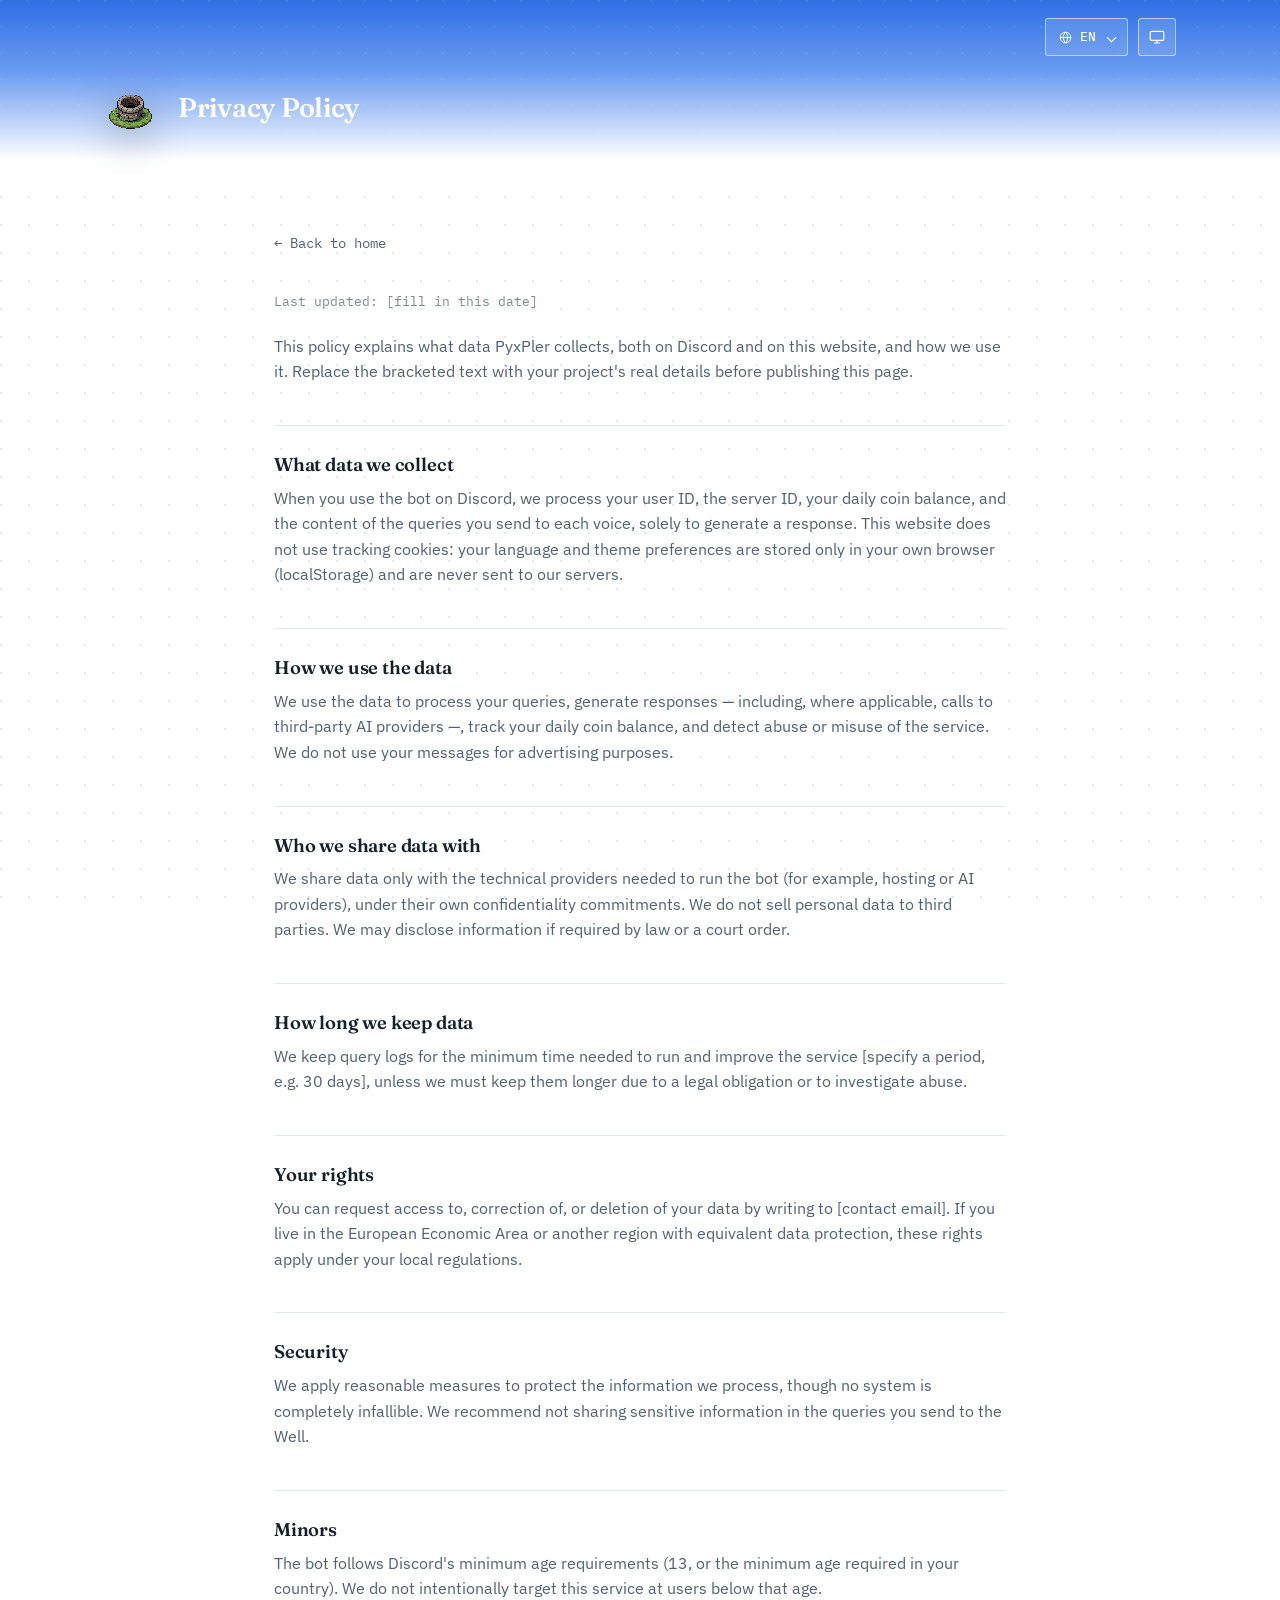
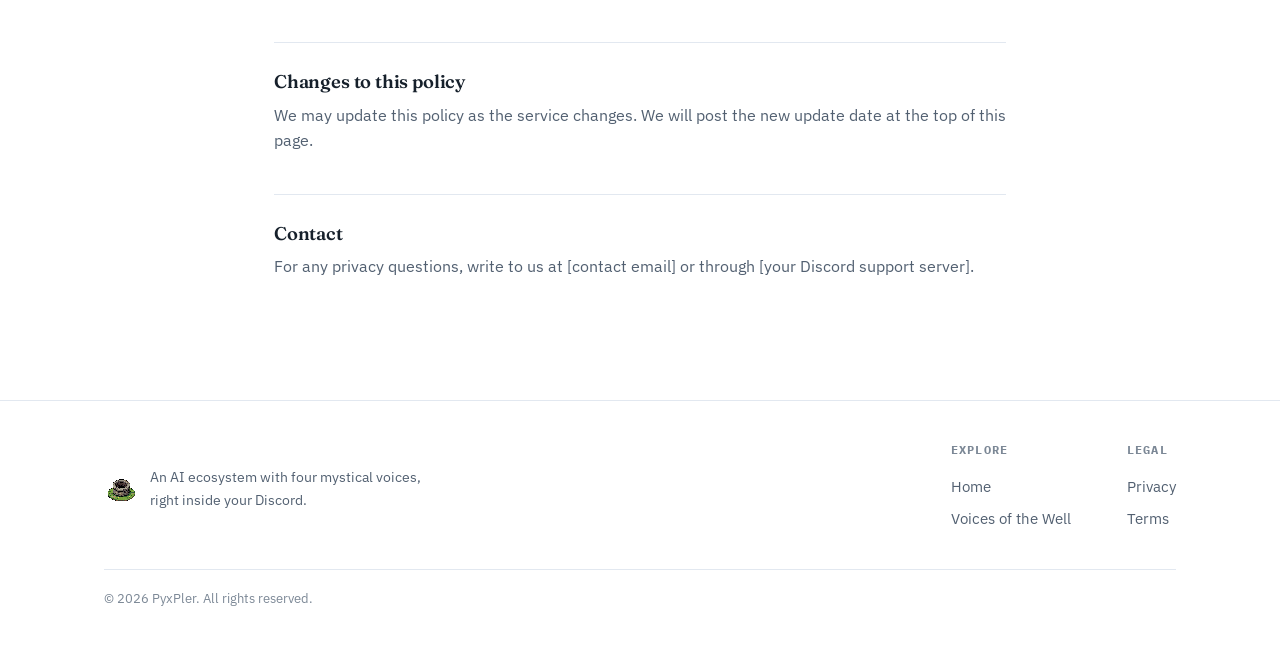
==== privacy.html @ fde85d61 "Add files via upload" ====
<!DOCTYPE html>
<html lang="es">
<head>
<meta charset="UTF-8">
<meta name="viewport" content="width=device-width, initial-scale=1.0">
<script>
(function () {
  var mode = localStorage.getItem("theme-mode") || "auto";
  var dark = window.matchMedia("(prefers-color-scheme: dark)").matches;
  var theme = mode === "auto" ? (dark ? "dark" : "light") : mode;
  document.documentElement.setAttribute("data-theme", theme);
  document.documentElement.setAttribute("data-theme-mode", mode);
})();
</script>
<title data-i18n="meta.titlePrivacy">Política de Privacidad — PyxPler</title>
<meta name="description" content="Política de privacidad de PyxPler, bot de Discord de El Pozo de los Deseos.">
<link rel="icon" href="static/logo.png">
<link rel="preconnect" href="https://fonts.googleapis.com">
<link rel="preconnect" href="https://fonts.gstatic.com" crossorigin>
<link href="https://fonts.googleapis.com/css2?family=Fraunces:opsz,wght@9..144,500;9..144,600&family=IBM+Plex+Sans:wght@400;500;600&family=IBM+Plex+Mono:wght@400;500&display=swap" rel="stylesheet">
<link rel="stylesheet" href="css/style.css">
</head>
<body>

<header class="site-hero is-compact">
  <div class="hero-topbar container">
    <div class="lang-dropdown" id="lang-dropdown">
      <button type="button" class="lang-trigger" id="lang-trigger" data-i18n-aria-label="lang.selectLabel" aria-label="Idioma" aria-haspopup="listbox" aria-expanded="false">
        <svg viewBox="0 0 24 24" fill="none" stroke="currentColor" stroke-width="1.6" aria-hidden="true"><circle cx="12" cy="12" r="8.5"/><path d="M3.5 12h17M12 3.5c2.3 2.3 3.5 5.3 3.5 8.5s-1.2 6.2-3.5 8.5c-2.3-2.3-3.5-5.3-3.5-8.5S9.7 5.8 12 3.5Z"/></svg>
        <span class="lang-code" id="lang-current-code">ES</span>
        <span class="lang-chevron" aria-hidden="true"></span>
      </button>
      <div class="lang-panel" id="lang-panel" role="listbox" aria-label="Idioma"></div>
    </div>
    <button class="icon-btn" id="theme-toggle" type="button">
      <svg viewBox="0 0 24 24" fill="none" stroke="currentColor" stroke-width="1.6" aria-hidden="true"><rect x="3" y="4.5" width="18" height="12" rx="1.4"/><path d="M8 20h8M12 16.5V20"/></svg>
    </button>
  </div>

  <div class="hero-main container">
    <div class="hero-brand">
      <a class="brand-link" href="index.html#top">
        <img class="brand-logo" src="static/logo.png" alt="PyxPler">
      </a>
      <div class="hero-copy">
        <h1 data-i18n="privacy.title">Política de Privacidad</h1>
      </div>
    </div>
  </div>
</header>

<main>
  <section class="legal">
    <div class="container">
      <a class="back-link" href="index.html#top">
        <span aria-hidden="true">←</span>
        <span data-i18n="common.backHome">Volver al inicio</span>
      </a>

      <p class="legal-updated" data-i18n="privacy.updated">Última actualización: [completa esta fecha]</p>
      <p class="legal-intro" data-i18n="privacy.intro">Esta política explica qué datos recopila PyxPler, tanto en Discord como en este sitio web, y cómo los usamos.</p>

      <article class="legal-section">
        <h2 data-i18n="privacy.s1.title">Qué datos recopilamos</h2>
        <p data-i18n="privacy.s1.body">…</p>
      </article>
      <article class="legal-section">
        <h2 data-i18n="privacy.s2.title">Cómo usamos los datos</h2>
        <p data-i18n="privacy.s2.body">…</p>
      </article>
      <article class="legal-section">
        <h2 data-i18n="privacy.s3.title">Con quién compartimos datos</h2>
        <p data-i18n="privacy.s3.body">…</p>
      </article>
      <article class="legal-section">
        <h2 data-i18n="privacy.s4.title">Cuánto tiempo conservamos los datos</h2>
        <p data-i18n="privacy.s4.body">…</p>
      </article>
      <article class="legal-section">
        <h2 data-i18n="privacy.s5.title">Tus derechos</h2>
        <p data-i18n="privacy.s5.body">…</p>
      </article>
      <article class="legal-section">
        <h2 data-i18n="privacy.s6.title">Seguridad</h2>
        <p data-i18n="privacy.s6.body">…</p>
      </article>
      <article class="legal-section">
        <h2 data-i18n="privacy.s7.title">Menores de edad</h2>
        <p data-i18n="privacy.s7.body">…</p>
      </article>
      <article class="legal-section">
        <h2 data-i18n="privacy.s8.title">Cambios en esta política</h2>
        <p data-i18n="privacy.s8.body">…</p>
      </article>
      <article class="legal-section">
        <h2 data-i18n="privacy.s9.title">Contacto</h2>
        <p data-i18n="privacy.s9.body">…</p>
      </article>
    </div>
  </section>
</main>

<footer class="site-footer">
  <div class="container">
    <div class="footer-grid">
      <div class="footer-brand">
        <a href="index.html#top">
          <img src="static/logo.png" alt="PyxPler">
        </a>
        <p data-i18n="footer.tagline">Un ecosistema de IA con cuatro voces místicas, directo en tu Discord.</p>
      </div>
      <div class="footer-cols">
        <div class="footer-col">
          <h4 data-i18n="footer.linksHeading">Explorar</h4>
          <a href="index.html#top" data-i18n="nav.home">Inicio</a>
          <a href="index.html#voces" data-i18n="nav.features">Voces del Pozo</a>
        </div>
        <div class="footer-col">
          <h4 data-i18n="footer.legalHeading">Legal</h4>
          <a href="privacy.html" data-i18n="nav.privacy">Privacidad</a>
          <a href="terms.html" data-i18n="nav.terms">Términos</a>
        </div>
      </div>
    </div>
    <div class="footer-bottom">
      <p>© <span id="current-year"></span> PyxPler. <span data-i18n="footer.rights">Todos los derechos reservados.</span></p>
    </div>
  </div>
</footer>

<script src="lang/es.js"></script>
<script src="lang/en.js"></script>
<script src="js/main.js"></script>
</body>
</html>
---- css/style.css ----
/* =========================================================
   PyxPler — El Pozo de los Deseos
   Paleta: blanco predominante + degradado azul en la
   cabecera (agua / pozo místico).
   ========================================================= */

/* ---------- Reset ligero ---------- */
*, *::before, *::after { box-sizing: border-box; }
html, body, h1, h2, h3, h4, p, figure, blockquote, dl, dd, ul, ol { margin: 0; }
ul[class], ol[class] { list-style: none; padding: 0; }
img, picture, svg { display: block; max-width: 100%; }
a { color: inherit; }
button { font: inherit; color: inherit; background: none; border: 0; cursor: pointer; }
input, select { font: inherit; }

/* ---------- Tokens: tema claro (por defecto) ---------- */
:root {
  --bg: #FFFFFF;
  --bg-soft: #EEF3FA;
  --surface: #F5F8FC;
  --ink: #16202B;
  --ink-soft: #526071;
  --ink-faint: #7C8896;
  --accent: #2D5F8A;
  --accent-strong: #1F4566;
  --accent-contrast: #FFFFFF;
  --line: #E2E8F0;
  --line-strong: #C9D3E0;
  --shadow: 213 45% 20%;

  --hero-blue: #2F6FE4;
  --hero-blue-soft: #6C9CF0;

  --font-display: "Fraunces", "Iowan Old Style", Georgia, serif;
  --font-body: "IBM Plex Sans", "Segoe UI", system-ui, sans-serif;
  --font-mono: "IBM Plex Mono", "SFMono-Regular", Consolas, monospace;

  --radius-sm: 3px;
  --radius-md: 6px;
  --container: 1120px;

  color-scheme: light;
}

/* ---------- Tokens: tema oscuro ---------- */
:root[data-theme="dark"] {
  --bg: #0B0F14;
  --bg-soft: #121924;
  --surface: #121924;
  --ink: #EAF0F6;
  --ink-soft: #A9B4C0;
  --ink-faint: #71808F;
  --accent: #6FA8DC;
  --accent-strong: #8FC0EA;
  --accent-contrast: #0B0F14;
  --line: #232D3A;
  --line-strong: #303C4C;
  --shadow: 0 0% 0%;

  --hero-blue: #123268;
  --hero-blue-soft: #0B0F14;

  color-scheme: dark;
}

/* ---------- Base ---------- */
html { scroll-behavior: smooth; }
@media (prefers-reduced-motion: reduce) {
  html { scroll-behavior: auto; }
  * { animation-duration: 0.001ms !important; animation-iteration-count: 1 !important; transition-duration: 0.001ms !important; scroll-behavior: auto !important; }
}

body {
  background: var(--bg);
  color: var(--ink);
  font-family: var(--font-body);
  font-size: 16px;
  line-height: 1.6;
  -webkit-font-smoothing: antialiased;
  transition: background-color 0.25s ease, color 0.25s ease;
  background-image:
    radial-gradient(circle at 1px 1px, var(--line) 1px, transparent 0);
  background-size: 28px 28px;
  background-attachment: fixed;
}

:where(:focus-visible) {
  outline: 2px solid var(--accent);
  outline-offset: 3px;
  border-radius: 2px;
}

.container {
  width: 100%;
  max-width: var(--container);
  margin-inline: auto;
  padding-inline: 24px;
}

.visually-hidden {
  position: absolute; width: 1px; height: 1px;
  padding: 0; margin: -1px; overflow: hidden;
  clip: rect(0,0,0,0); white-space: nowrap; border: 0;
}

.eyebrow {
  font-family: var(--font-mono);
  font-size: 0.72rem;
  letter-spacing: 0.14em;
  text-transform: uppercase;
  color: var(--accent);
  display: inline-flex;
  align-items: center;
  gap: 8px;
}
.eyebrow::before {
  content: "";
  width: 18px; height: 1px;
  background: var(--accent);
}

h1, h2, h3 { font-family: var(--font-display); font-weight: 600; letter-spacing: -0.01em; }
h1 { font-size: clamp(2rem, 4.2vw, 3.1rem); line-height: 1.1; }
h2 { font-size: clamp(1.5rem, 2.6vw, 2rem); line-height: 1.18; }
h3 { font-size: 1.15rem; line-height: 1.3; }

.lede { font-size: 1.05rem; color: var(--ink-soft); max-width: 54ch; }

/* ---------- Botones ---------- */
.btn {
  display: inline-flex; align-items: center; justify-content: center; gap: 8px;
  padding: 12px 22px;
  border-radius: var(--radius-sm);
  font-weight: 600; font-size: 0.95rem;
  border: 1px solid transparent;
  transition: transform 0.15s ease, background-color 0.2s ease, border-color 0.2s ease, color 0.2s ease;
  white-space: nowrap;
}
.btn:hover { transform: translateY(-1px); }
.btn:active { transform: translateY(0); }

.btn-primary {
  background: var(--accent);
  color: var(--accent-contrast);
}
.btn-primary:hover { background: var(--accent-strong); }

.btn-ghost {
  background: transparent;
  border-color: var(--line-strong);
  color: var(--ink);
}
.btn-ghost:hover { border-color: var(--accent); color: var(--accent); }

/* Botones tipo "selector" (con chevron), usados para
   Instalar / Añadir a Discord: dejan claro que abren algo. */
.selector-btn { gap: 10px; }
.selector-btn .chevron {
  width: 7px; height: 7px; flex: none;
  border-right: 1.5px solid currentColor; border-bottom: 1.5px solid currentColor;
  transform: rotate(45deg);
  opacity: 0.85;
}

/* ---------- Cabecera / Hero (fusionados) ---------- */
.site-hero {
  position: relative;
  background: linear-gradient(180deg, var(--hero-blue) 0%, var(--hero-blue-soft) 42%, var(--bg) 92%);
  overflow: hidden;
}
.site-hero::after {
  /* leve textura de "agua" sobre el degradado, muy sutil */
  content: "";
  position: absolute; inset: 0;
  background-image: radial-gradient(circle at 1px 1px, rgba(255,255,255,0.18) 1px, transparent 0);
  background-size: 26px 26px;
  opacity: 0.5;
  pointer-events: none;
}

.hero-topbar {
  position: relative; z-index: 2;
  display: flex; align-items: center; justify-content: flex-end;
  gap: 10px;
  padding-top: 18px;
}

/* En la franja azul los controles necesitan una variante clara */
.site-hero .icon-btn,
.site-hero .lang-trigger {
  border-color: rgba(255, 255, 255, 0.55);
  color: #FFFFFF;
  background: rgba(255, 255, 255, 0.12);
  backdrop-filter: blur(6px);
}
.site-hero .icon-btn:hover,
.site-hero .lang-trigger:hover,
.site-hero .lang-trigger[aria-expanded="true"] {
  border-color: #FFFFFF;
  color: #FFFFFF;
  background: rgba(255, 255, 255, 0.22);
}
.site-hero .lang-panel {
  /* el panel desplegable usa los colores normales de superficie,
     ya que se abre sobre contenido variado, no solo el azul */
  background: var(--surface);
  border-color: var(--line);
}
.site-hero .lang-option { color: var(--ink-soft); }
.site-hero .lang-option:hover, .site-hero .lang-option:focus-visible { background: var(--bg-soft); color: var(--ink); }
.site-hero .lang-option[aria-selected="true"] { color: var(--accent); }

.hero-main {
  position: relative; z-index: 2;
  display: flex; align-items: center; justify-content: space-between;
  gap: 40px; flex-wrap: wrap;
  padding-block: 30px 64px;
}

.hero-brand {
  display: flex; align-items: center; gap: 22px;
  flex: 1 1 420px;
  min-width: 280px;
}
.brand-link { flex: none; }
.brand-logo {
  width: clamp(72px, 9vw, 128px);
  height: clamp(72px, 9vw, 128px);
  object-fit: contain;
  image-rendering: pixelated;
  filter: drop-shadow(0 10px 20px hsl(var(--shadow) / 0.35));
}
.hero-copy { max-width: 46ch; }
.hero-copy h1 { color: #FFFFFF; }
.hero-copy .lede { color: rgba(255, 255, 255, 0.86); }

.hero-actions {
  display: flex; flex-direction: column; align-items: stretch; gap: 12px;
  flex: 0 0 auto;
  width: 232px;
}
.hero-actions .btn { width: 100%; justify-content: space-between; }
.hero-actions .btn-ghost {
  border-color: rgba(255, 255, 255, 0.65);
  color: #FFFFFF;
}
.hero-actions .btn-ghost:hover { border-color: #FFFFFF; background: rgba(255,255,255,0.1); }

@media (max-width: 860px) {
  .hero-main { flex-direction: column; align-items: flex-start; padding-block: 20px 46px; }
  .hero-brand { flex-direction: column; align-items: flex-start; text-align: left; }
  .hero-actions { width: 100%; flex-direction: row; flex-wrap: wrap; }
  .hero-actions .btn { width: auto; flex: 1 1 200px; }
  .hero-topbar { justify-content: flex-end; }
}

/* ---------- Cabecera compacta (privacidad / términos) ---------- */
.site-hero.is-compact .hero-main { padding-block: 26px 40px; }
.site-hero.is-compact .hero-brand { flex: 1 1 auto; }
.site-hero.is-compact .brand-logo { width: 52px; height: 52px; }
.site-hero.is-compact .hero-copy h1 { font-size: clamp(1.3rem, 2.6vw, 1.7rem); }

/* ---------- Selector de idioma (menú a medida) ---------- */
.lang-dropdown { position: relative; }

.lang-trigger {
  display: inline-flex; align-items: center; gap: 7px;
  height: 38px; padding-inline: 12px;
  border: 1px solid var(--line-strong);
  border-radius: var(--radius-sm);
  font-size: 0.83rem; font-weight: 500; color: var(--ink);
  transition: border-color 0.2s ease, color 0.2s ease, background-color 0.2s ease;
}
.lang-trigger:hover { border-color: var(--accent); color: var(--accent); }
.lang-trigger[aria-expanded="true"] { border-color: var(--accent); color: var(--accent); }
.lang-trigger svg { width: 15px; height: 15px; flex: none; }
.lang-trigger .lang-code {
  font-family: var(--font-mono); letter-spacing: 0.03em; min-width: 1.6em; text-align: left;
}
.lang-trigger .lang-chevron {
  width: 7px; height: 7px; flex: none;
  border-right: 1px solid currentColor; border-bottom: 1px solid currentColor;
  transform: rotate(45deg); transition: transform 0.2s ease;
}
.lang-trigger[aria-expanded="true"] .lang-chevron { transform: rotate(-135deg); }

.lang-panel {
  position: absolute; top: calc(100% + 8px); right: 0;
  min-width: 172px;
  background: var(--surface);
  border: 1px solid var(--line);
  border-radius: var(--radius-md);
  box-shadow: 0 16px 34px -18px hsl(var(--shadow) / 0.5);
  padding: 6px;
  z-index: 60;
  opacity: 0; visibility: hidden; transform: translateY(-6px);
  transition: opacity 0.16s ease, transform 0.16s ease, visibility 0.16s;
}
.lang-panel.is-open { opacity: 1; visibility: visible; transform: translateY(0); }

.lang-option {
  display: flex; align-items: center; justify-content: space-between; gap: 10px;
  width: 100%; padding: 9px 10px;
  border-radius: 4px;
  font-size: 0.88rem; text-align: left; color: var(--ink-soft);
  transition: background-color 0.15s ease, color 0.15s ease;
}
.lang-option:hover, .lang-option:focus-visible { background: var(--bg-soft); color: var(--ink); }
.lang-option[aria-selected="true"] { color: var(--accent); font-weight: 600; }
.lang-option .lang-check {
  width: 13px; height: 13px; flex: none; opacity: 0;
}
.lang-option[aria-selected="true"] .lang-check { opacity: 1; }

@media (prefers-reduced-motion: reduce) {
  .lang-panel { transition: none; }
}

/* ---------- Icon button (tema claro/oscuro) ---------- */
.icon-btn {
  width: 38px; height: 38px;
  display: inline-grid; place-items: center;
  border: 1px solid var(--line-strong);
  border-radius: var(--radius-sm);
  transition: border-color 0.2s ease, color 0.2s ease;
}
.icon-btn:hover { border-color: var(--accent); color: var(--accent); }
.icon-btn svg { width: 18px; height: 18px; }

/* ---------- Features / Voces del Pozo ---------- */
.section { padding-block: 64px; }
.section-head { max-width: 60ch; margin-bottom: 40px; }
.section-head h2 { margin-top: 10px; }

.features-grid {
  display: grid; grid-template-columns: repeat(4, 1fr); gap: 1px;
  background: var(--line);
  border: 1px solid var(--line);
  border-radius: var(--radius-md);
  overflow: hidden;
}
@media (max-width: 900px) { .features-grid { grid-template-columns: 1fr 1fr; } }
@media (max-width: 560px) { .features-grid { grid-template-columns: 1fr; } }

.feature-card {
  background: var(--surface);
  padding: 26px 22px;
}
.feature-icon {
  width: 40px; height: 40px;
  display: grid; place-items: center;
  border: 1px solid var(--line-strong);
  border-radius: 50%;
  background: var(--bg-soft);
  margin-bottom: 16px;
  font-size: 1.3rem; line-height: 1;
}
.feature-icon svg { width: 17px; height: 17px; color: var(--accent); }
.feature-card h3 { margin-bottom: 8px; }
.feature-card p { color: var(--ink-soft); font-size: 0.93rem; }

/* ---------- Pasos (secuencia real) ---------- */
.steps {
  display: grid; grid-template-columns: repeat(3, 1fr); gap: 28px;
}
@media (max-width: 780px) { .steps { grid-template-columns: 1fr; } }
.step {
  padding: 26px 22px;
  border: 1px solid var(--line);
  border-radius: var(--radius-md);
  background: var(--surface);
}
.step-index {
  font-family: var(--font-mono); color: var(--accent);
  font-size: 0.85rem; margin-bottom: 12px;
}
.step h3 { margin-bottom: 8px; }
.step p { color: var(--ink-soft); font-size: 0.93rem; }

/* ---------- Economía (tarjetas sin numerar: no es una secuencia) ---------- */
.stats-grid {
  display: grid; grid-template-columns: repeat(3, 1fr); gap: 28px;
}
@media (max-width: 780px) { .stats-grid { grid-template-columns: 1fr; } }
.stat-card {
  padding: 26px 22px;
  border: 1px solid var(--line);
  border-radius: var(--radius-md);
  background: var(--surface);
}
.stat-card h3 { margin-bottom: 8px; }
.stat-card p { color: var(--ink-soft); font-size: 0.93rem; }
.stat-card .stat-figure {
  font-family: var(--font-mono); color: var(--accent);
  font-size: 1.4rem; font-weight: 600; margin-bottom: 10px; display: block;
}

/* ---------- CTA final ---------- */
.cta-band {
  border: 1px solid var(--line);
  border-radius: var(--radius-md);
  background: var(--surface);
  padding: 46px;
  display: flex; align-items: center; justify-content: space-between;
  gap: 24px; flex-wrap: wrap;
}
.cta-band h2 { margin-bottom: 6px; }
.cta-band p { color: var(--ink-soft); }

/* ---------- Footer ---------- */
.site-footer {
  border-top: 1px solid var(--line);
  padding-block: 40px;
  margin-top: 40px;
}
.footer-grid {
  display: flex; justify-content: space-between; gap: 32px; flex-wrap: wrap;
}
.footer-brand { display: flex; align-items: center; gap: 12px; }
.footer-brand img { width: 34px; height: 34px; object-fit: contain; image-rendering: pixelated; }
.footer-brand p { color: var(--ink-soft); font-size: 0.9rem; max-width: 34ch; }
.footer-cols { display: flex; gap: 56px; flex-wrap: wrap; }
.footer-col h4 {
  font-family: var(--font-mono); font-size: 0.72rem; letter-spacing: 0.1em;
  text-transform: uppercase; color: var(--ink-faint); margin-bottom: 12px;
}
.footer-col a {
  display: block; text-decoration: none; color: var(--ink-soft);
  font-size: 0.92rem; padding-block: 4px; transition: color 0.2s ease;
}
.footer-col a:hover { color: var(--accent); }
.footer-bottom {
  margin-top: 34px; padding-top: 18px; border-top: 1px solid var(--line);
  font-size: 0.82rem; color: var(--ink-faint);
  display: flex; justify-content: space-between; gap: 12px; flex-wrap: wrap;
}

/* ---------- Páginas legales ---------- */
.legal {
  padding-block: 56px 80px;
}
.legal .container { max-width: 780px; }
.legal-updated {
  font-family: var(--font-mono); font-size: 0.82rem; color: var(--ink-faint);
  margin-top: 10px;
}
.legal-intro { margin-top: 22px; color: var(--ink-soft); }
.legal-section {
  margin-top: 40px; padding-top: 28px; border-top: 1px solid var(--line);
}
.legal-section h2 { font-size: 1.15rem; margin-bottom: 10px; }
.legal-section p { color: var(--ink-soft); }
.legal-section p + p { margin-top: 10px; }
.back-link {
  display: inline-flex; align-items: center; gap: 8px;
  font-family: var(--font-mono); font-size: 0.85rem;
  color: var(--ink-soft); text-decoration: none; margin-bottom: 26px;
}
.back-link:hover { color: var(--accent); }

/* ---------- Modal genérico (Discord / Instalar) ---------- */
body.no-scroll { overflow: hidden; }

.modal-overlay {
  position: fixed; inset: 0;
  background: hsl(var(--shadow) / 0.55);
  display: flex; align-items: center; justify-content: center;
  padding: 24px;
  z-index: 100;
  opacity: 0; visibility: hidden;
  transition: opacity 0.2s ease, visibility 0.2s;
}
.modal-overlay.is-open { opacity: 1; visibility: visible; }

.modal-card {
  position: relative;
  width: 100%; max-width: 460px;
  background: var(--surface);
  border: 1px solid var(--line);
  border-radius: var(--radius-md);
  padding: 30px 28px 26px;
  box-shadow: 0 30px 60px -24px hsl(var(--shadow) / 0.6);
  transform: translateY(10px) scale(0.98);
  transition: transform 0.22s ease;
  max-height: 86vh; overflow-y: auto;
}
.modal-overlay.is-open .modal-card { transform: translateY(0) scale(1); }
.modal-card h2 { margin-top: 10px; }
.modal-card > p { margin-top: 10px; color: var(--ink-soft); }

.modal-close {
  position: absolute; top: 16px; right: 16px;
  width: 30px; height: 30px;
  display: inline-grid; place-items: center;
  border: 1px solid var(--line-strong); border-radius: var(--radius-sm);
  color: var(--ink-soft);
  transition: border-color 0.2s ease, color 0.2s ease;
}
.modal-close:hover { border-color: var(--accent); color: var(--accent); }
.modal-close svg { width: 14px; height: 14px; }

.modal-options { display: flex; flex-direction: column; gap: 10px; margin-top: 22px; }

.modal-option {
  display: flex; align-items: center; gap: 14px;
  padding: 14px 16px;
  border: 1px solid var(--line);
  border-radius: var(--radius-md);
  text-decoration: none;
  transition: border-color 0.2s ease, background-color 0.2s ease, transform 0.15s ease;
}
.modal-option:hover, .modal-option:focus-visible {
  border-color: var(--accent); background: var(--bg-soft); transform: translateY(-1px);
}
.modal-option-icon {
  width: 38px; height: 38px; flex: none;
  display: inline-grid; place-items: center;
  border: 1px solid var(--accent); border-radius: 50%;
  color: var(--accent);
}
.modal-option-icon svg { width: 18px; height: 18px; }
.modal-option-text { display: flex; flex-direction: column; gap: 2px; }
.modal-option-text strong { font-family: var(--font-display); font-size: 1rem; font-weight: 600; color: var(--ink); }
.modal-option-text span { font-size: 0.85rem; color: var(--ink-soft); }

/* ---------- Lista de plataformas (modal "Instalar") ---------- */
.platform-list { display: flex; flex-direction: column; gap: 8px; margin-top: 22px; }

.platform-option {
  display: flex; align-items: center; gap: 14px;
  padding: 12px 14px;
  border: 1px solid var(--line);
  border-radius: var(--radius-md);
  text-decoration: none;
  cursor: default;
  opacity: 0.62;
  transition: opacity 0.2s ease, border-color 0.2s ease, background-color 0.2s ease, transform 0.15s ease;
}
.platform-icon {
  width: 34px; height: 34px; flex: none;
  display: inline-grid; place-items: center;
  border: 1px solid var(--line-strong); border-radius: 50%;
  color: var(--ink-faint);
}
.platform-icon svg { width: 16px; height: 16px; }
.platform-name { flex: 1; font-weight: 600; font-size: 0.94rem; color: var(--ink); }
.platform-badge {
  font-family: var(--font-mono); font-size: 0.7rem; letter-spacing: 0.06em; text-transform: uppercase;
  padding: 5px 9px; border-radius: 999px;
  background: var(--bg-soft); color: var(--ink-faint);
  white-space: nowrap;
}

/* Estado activo: cuando una plataforma ya tiene versión disponible.
   Ver GUIA_PLATAFORMAS.md para activar esto. */
.platform-option.is-available {
  cursor: pointer; opacity: 1;
}
.platform-option.is-available:hover, .platform-option.is-available:focus-visible {
  border-color: var(--accent); background: var(--bg-soft); transform: translateY(-1px);
}
.platform-option.is-available .platform-icon {
  border-color: var(--accent); color: var(--accent);
}
.platform-option.is-available .platform-badge {
  background: var(--accent); color: var(--accent-contrast);
}

@media (prefers-reduced-motion: reduce) {
  .modal-overlay, .modal-card { transition: none; }
}

/* ---------- Reveal on scroll ---------- */
.reveal { opacity: 0; transform: translateY(14px); transition: opacity 0.6s ease, transform 0.6s ease; }
.reveal.is-visible { opacity: 1; transform: translateY(0); }

/* ---------- Utilidades ---------- */
.mt-lg { margin-top: 64px; }
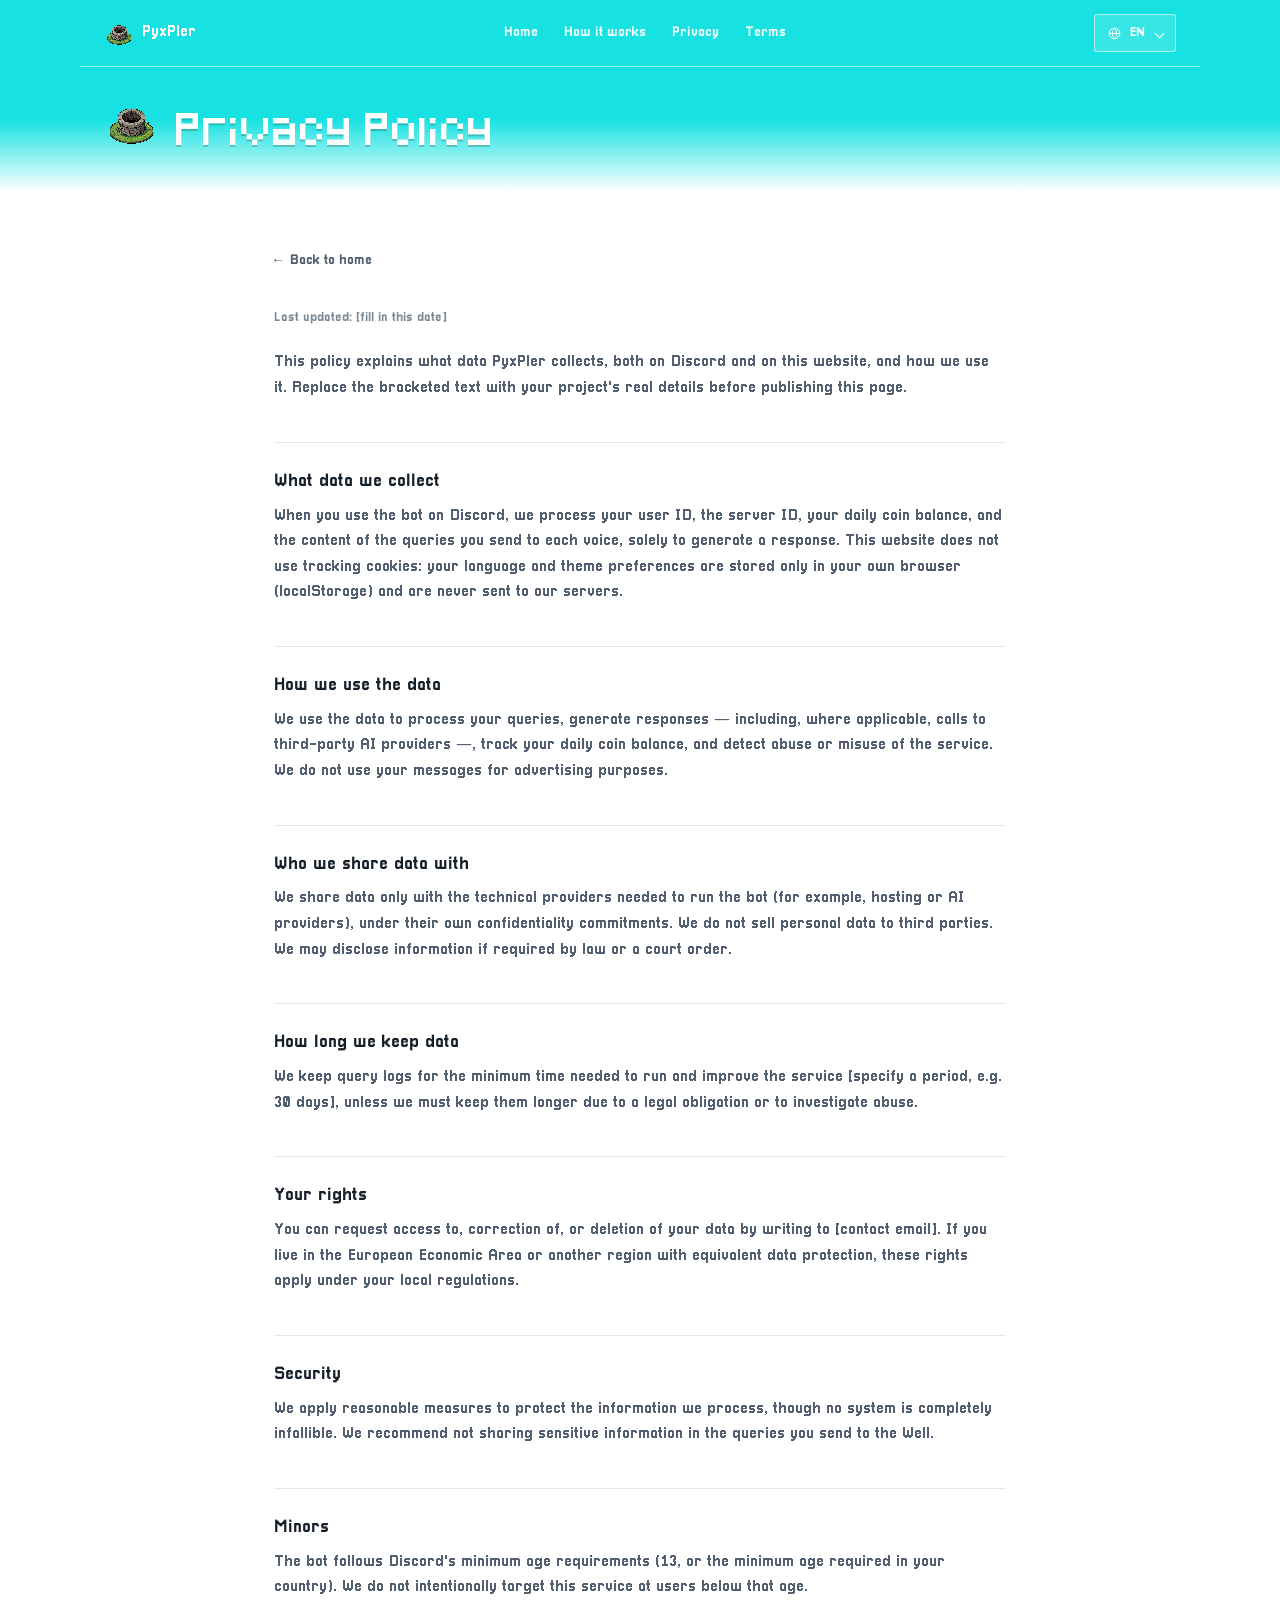
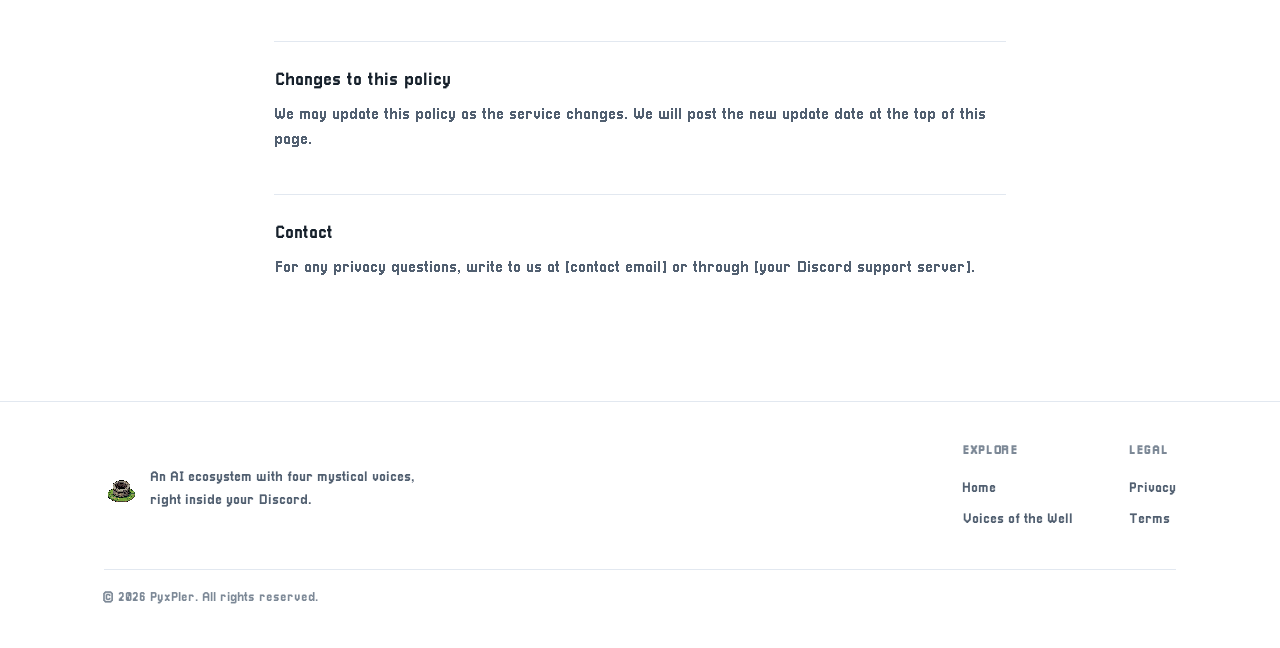
==== commit 1a73ff59: "Add files via upload" ====
--- a/privacy.html
+++ b/privacy.html
@@ -3,27 +3,27 @@
 <head>
 <meta charset="UTF-8">
 <meta name="viewport" content="width=device-width, initial-scale=1.0">
-<script>
-(function () {
-  var mode = localStorage.getItem("theme-mode") || "auto";
-  var dark = window.matchMedia("(prefers-color-scheme: dark)").matches;
-  var theme = mode === "auto" ? (dark ? "dark" : "light") : mode;
-  document.documentElement.setAttribute("data-theme", theme);
-  document.documentElement.setAttribute("data-theme-mode", mode);
-})();
-</script>
 <title data-i18n="meta.titlePrivacy">Política de Privacidad — PyxPler</title>
 <meta name="description" content="Política de privacidad de PyxPler, bot de Discord de El Pozo de los Deseos.">
 <link rel="icon" href="static/logo.png">
-<link rel="preconnect" href="https://fonts.googleapis.com">
-<link rel="preconnect" href="https://fonts.gstatic.com" crossorigin>
-<link href="https://fonts.googleapis.com/css2?family=Fraunces:opsz,wght@9..144,500;9..144,600&family=IBM+Plex+Sans:wght@400;500;600&family=IBM+Plex+Mono:wght@400;500&display=swap" rel="stylesheet">
 <link rel="stylesheet" href="css/style.css">
 </head>
 <body>
 
 <header class="site-hero is-compact">
   <div class="hero-topbar container">
+    <a class="topbar-brand" href="index.html#top">
+      <img class="topbar-logo" src="static/miniature_logo.png" alt="PyxPler">
+      <span class="topbar-word">PyxPler</span>
+    </a>
+
+    <nav class="topbar-nav">
+      <a href="index.html#top" data-i18n="nav.home">Inicio</a>
+      <a href="index.html#como-empezar" data-i18n="nav.howItWorks">Cómo funciona</a>
+      <a href="privacy.html" data-i18n="nav.privacy">Privacidad</a>
+      <a href="terms.html" data-i18n="nav.terms">Términos</a>
+    </nav>
+
     <div class="lang-dropdown" id="lang-dropdown">
       <button type="button" class="lang-trigger" id="lang-trigger" data-i18n-aria-label="lang.selectLabel" aria-label="Idioma" aria-haspopup="listbox" aria-expanded="false">
         <svg viewBox="0 0 24 24" fill="none" stroke="currentColor" stroke-width="1.6" aria-hidden="true"><circle cx="12" cy="12" r="8.5"/><path d="M3.5 12h17M12 3.5c2.3 2.3 3.5 5.3 3.5 8.5s-1.2 6.2-3.5 8.5c-2.3-2.3-3.5-5.3-3.5-8.5S9.7 5.8 12 3.5Z"/></svg>
@@ -32,13 +32,10 @@
       </button>
       <div class="lang-panel" id="lang-panel" role="listbox" aria-label="Idioma"></div>
     </div>
-    <button class="icon-btn" id="theme-toggle" type="button">
-      <svg viewBox="0 0 24 24" fill="none" stroke="currentColor" stroke-width="1.6" aria-hidden="true"><rect x="3" y="4.5" width="18" height="12" rx="1.4"/><path d="M8 20h8M12 16.5V20"/></svg>
-    </button>
   </div>
 
   <div class="hero-main container">
-    <div class="hero-brand">
+    <div class="hero-left">
       <a class="brand-link" href="index.html#top">
         <img class="brand-logo" src="static/logo.png" alt="PyxPler">
       </a>
--- a/css/style.css
+++ b/css/style.css
@@ -1,8 +1,22 @@
 /* =========================================================
    PyxPler — El Pozo de los Deseos
-   Paleta: blanco predominante + degradado azul en la
-   cabecera (agua / pozo místico).
+   Paleta: blanco limpio + banda cian (#17E1E1) solo en la
+   cabecera. Tipografía pixel-art (Pixellari / Pixeled).
    ========================================================= */
+
+/* ---------- Fuentes locales ---------- */
+@font-face {
+  font-family: "Pixellari";
+  src: url("../fonts/Pixellari.ttf") format("truetype");
+  font-display: swap;
+  font-weight: 400;
+}
+@font-face {
+  font-family: "Pixeled";
+  src: url("../fonts/Pixeled.ttf") format("truetype");
+  font-display: swap;
+  font-weight: 400;
+}
 
 /* ---------- Reset ligero ---------- */
 *, *::before, *::after { box-sizing: border-box; }
@@ -13,7 +27,7 @@
 button { font: inherit; color: inherit; background: none; border: 0; cursor: pointer; }
 input, select { font: inherit; }
 
-/* ---------- Tokens: tema claro (por defecto) ---------- */
+/* ---------- Tokens ---------- */
 :root {
   --bg: #FFFFFF;
   --bg-soft: #EEF3FA;
@@ -21,46 +35,25 @@
   --ink: #16202B;
   --ink-soft: #526071;
   --ink-faint: #7C8896;
-  --accent: #2D5F8A;
-  --accent-strong: #1F4566;
+  --accent: #0FB8B8;
+  --accent-strong: #0C9A9A;
   --accent-contrast: #FFFFFF;
   --line: #E2E8F0;
   --line-strong: #C9D3E0;
   --shadow: 213 45% 20%;
 
-  --hero-blue: #2F6FE4;
-  --hero-blue-soft: #6C9CF0;
-
-  --font-display: "Fraunces", "Iowan Old Style", Georgia, serif;
-  --font-body: "IBM Plex Sans", "Segoe UI", system-ui, sans-serif;
-  --font-mono: "IBM Plex Mono", "SFMono-Regular", Consolas, monospace;
+  --hero-cyan: #17E1E1;
+
+  --font-display: "Pixellari", ui-sans-serif, system-ui, sans-serif;
+  --font-body: "Pixellari", ui-sans-serif, system-ui, sans-serif;
+  --font-mono: "Pixellari", ui-monospace, monospace;
+  --font-hero-title: "Pixeled", "Pixellari", ui-sans-serif, sans-serif;
 
   --radius-sm: 3px;
   --radius-md: 6px;
   --container: 1120px;
 
   color-scheme: light;
-}
-
-/* ---------- Tokens: tema oscuro ---------- */
-:root[data-theme="dark"] {
-  --bg: #0B0F14;
-  --bg-soft: #121924;
-  --surface: #121924;
-  --ink: #EAF0F6;
-  --ink-soft: #A9B4C0;
-  --ink-faint: #71808F;
-  --accent: #6FA8DC;
-  --accent-strong: #8FC0EA;
-  --accent-contrast: #0B0F14;
-  --line: #232D3A;
-  --line-strong: #303C4C;
-  --shadow: 0 0% 0%;
-
-  --hero-blue: #123268;
-  --hero-blue-soft: #0B0F14;
-
-  color-scheme: dark;
 }
 
 /* ---------- Base ---------- */
@@ -77,11 +70,6 @@
   font-size: 16px;
   line-height: 1.6;
   -webkit-font-smoothing: antialiased;
-  transition: background-color 0.25s ease, color 0.25s ease;
-  background-image:
-    radial-gradient(circle at 1px 1px, var(--line) 1px, transparent 0);
-  background-size: 28px 28px;
-  background-attachment: fixed;
 }
 
 :where(:focus-visible) {
@@ -106,7 +94,7 @@
 .eyebrow {
   font-family: var(--font-mono);
   font-size: 0.72rem;
-  letter-spacing: 0.14em;
+  letter-spacing: 0.08em;
   text-transform: uppercase;
   color: var(--accent);
   display: inline-flex;
@@ -119,19 +107,20 @@
   background: var(--accent);
 }
 
-h1, h2, h3 { font-family: var(--font-display); font-weight: 600; letter-spacing: -0.01em; }
-h1 { font-size: clamp(2rem, 4.2vw, 3.1rem); line-height: 1.1; }
-h2 { font-size: clamp(1.5rem, 2.6vw, 2rem); line-height: 1.18; }
-h3 { font-size: 1.15rem; line-height: 1.3; }
-
-.lede { font-size: 1.05rem; color: var(--ink-soft); max-width: 54ch; }
+h1, h2, h3 { font-family: var(--font-display); font-weight: 400; letter-spacing: 0; }
+h1 { font-size: clamp(1.7rem, 3.4vw, 2.5rem); line-height: 1.25; }
+h2 { font-size: clamp(1.3rem, 2.2vw, 1.7rem); line-height: 1.3; }
+h3 { font-size: 1.05rem; line-height: 1.4; }
+
+.lede { font-size: 1rem; color: var(--ink-soft); max-width: 54ch; }
 
 /* ---------- Botones ---------- */
 .btn {
   display: inline-flex; align-items: center; justify-content: center; gap: 8px;
   padding: 12px 22px;
   border-radius: var(--radius-sm);
-  font-weight: 600; font-size: 0.95rem;
+  font-family: var(--font-body);
+  font-weight: 400; font-size: 0.95rem;
   border: 1px solid transparent;
   transition: transform 0.15s ease, background-color 0.2s ease, border-color 0.2s ease, color 0.2s ease;
   white-space: nowrap;
@@ -146,7 +135,7 @@
 .btn-primary:hover { background: var(--accent-strong); }
 
 .btn-ghost {
-  background: transparent;
+  background: rgba(255, 255, 255, 0.9);
   border-color: var(--line-strong);
   color: var(--ink);
 }
@@ -165,74 +154,99 @@
 /* ---------- Cabecera / Hero (fusionados) ---------- */
 .site-hero {
   position: relative;
-  background: linear-gradient(180deg, var(--hero-blue) 0%, var(--hero-blue-soft) 42%, var(--bg) 92%);
-  overflow: hidden;
-}
-.site-hero::after {
-  /* leve textura de "agua" sobre el degradado, muy sutil */
-  content: "";
-  position: absolute; inset: 0;
-  background-image: radial-gradient(circle at 1px 1px, rgba(255,255,255,0.18) 1px, transparent 0);
-  background-size: 26px 26px;
-  opacity: 0.5;
-  pointer-events: none;
-}
-
+  background: linear-gradient(180deg, var(--hero-cyan) 0%, var(--hero-cyan) 62%, #FFFFFF 100%);
+}
+
+/* Barra superior: logo pequeño + navegación + idioma */
 .hero-topbar {
   position: relative; z-index: 2;
-  display: flex; align-items: center; justify-content: flex-end;
-  gap: 10px;
-  padding-top: 18px;
-}
-
-/* En la franja azul los controles necesitan una variante clara */
-.site-hero .icon-btn,
+  display: flex; align-items: center; justify-content: space-between;
+  gap: 18px;
+  padding-block: 14px;
+  border-bottom: 1px solid rgba(255, 255, 255, 0.55);
+}
+
+.topbar-brand {
+  display: inline-flex; align-items: center; gap: 8px;
+  text-decoration: none;
+  flex: none;
+}
+.topbar-logo {
+  width: 30px; height: 30px;
+  object-fit: contain;
+  image-rendering: pixelated;
+}
+.topbar-word {
+  font-family: var(--font-body);
+  font-size: 1rem;
+  color: #FFFFFF;
+}
+
+.topbar-nav {
+  display: flex; align-items: center; gap: 26px;
+  flex: 1;
+  justify-content: center;
+}
+.topbar-nav a {
+  text-decoration: none;
+  font-size: 0.86rem;
+  color: rgba(255, 255, 255, 0.92);
+  transition: color 0.2s ease;
+}
+.topbar-nav a:hover { color: #FFFFFF; text-decoration: underline; }
+
+@media (max-width: 780px) {
+  .topbar-nav { display: none; }
+}
+
 .site-hero .lang-trigger {
-  border-color: rgba(255, 255, 255, 0.55);
+  border-color: rgba(255, 255, 255, 0.6);
   color: #FFFFFF;
-  background: rgba(255, 255, 255, 0.12);
-  backdrop-filter: blur(6px);
-}
-.site-hero .icon-btn:hover,
+  background: rgba(255, 255, 255, 0.14);
+}
 .site-hero .lang-trigger:hover,
 .site-hero .lang-trigger[aria-expanded="true"] {
   border-color: #FFFFFF;
   color: #FFFFFF;
-  background: rgba(255, 255, 255, 0.22);
+  background: rgba(255, 255, 255, 0.24);
 }
 .site-hero .lang-panel {
-  /* el panel desplegable usa los colores normales de superficie,
-     ya que se abre sobre contenido variado, no solo el azul */
   background: var(--surface);
   border-color: var(--line);
 }
 .site-hero .lang-option { color: var(--ink-soft); }
 .site-hero .lang-option:hover, .site-hero .lang-option:focus-visible { background: var(--bg-soft); color: var(--ink); }
-.site-hero .lang-option[aria-selected="true"] { color: var(--accent); }
-
+.site-hero .lang-option[aria-selected="true"] { color: var(--accent-strong); }
+
+/* Cuerpo principal del hero: logo grande + título/subtítulo
+   apilados a la izquierda, botones a la derecha. */
 .hero-main {
   position: relative; z-index: 2;
   display: flex; align-items: center; justify-content: space-between;
   gap: 40px; flex-wrap: wrap;
-  padding-block: 30px 64px;
-}
-
-.hero-brand {
-  display: flex; align-items: center; gap: 22px;
-  flex: 1 1 420px;
+  padding-block: 48px 68px;
+}
+
+.hero-left {
+  display: flex; flex-direction: column; align-items: flex-start; gap: 20px;
+  flex: 1 1 460px;
   min-width: 280px;
 }
 .brand-link { flex: none; }
 .brand-logo {
-  width: clamp(72px, 9vw, 128px);
-  height: clamp(72px, 9vw, 128px);
+  width: clamp(200px, 27vw, 340px);
+  height: auto;
   object-fit: contain;
   image-rendering: pixelated;
-  filter: drop-shadow(0 10px 20px hsl(var(--shadow) / 0.35));
+  filter: drop-shadow(0 14px 26px hsl(var(--shadow) / 0.3));
 }
 .hero-copy { max-width: 46ch; }
-.hero-copy h1 { color: #FFFFFF; }
-.hero-copy .lede { color: rgba(255, 255, 255, 0.86); }
+.hero-copy h1 {
+  font-family: var(--font-hero-title);
+  color: #FFFFFF;
+  text-shadow: 0 2px 0 rgba(0,0,0,0.18);
+}
+.hero-copy .lede { color: rgba(255, 255, 255, 0.92); }
 
 .hero-actions {
   display: flex; flex-direction: column; align-items: stretch; gap: 12px;
@@ -240,42 +254,38 @@
   width: 232px;
 }
 .hero-actions .btn { width: 100%; justify-content: space-between; }
-.hero-actions .btn-ghost {
-  border-color: rgba(255, 255, 255, 0.65);
-  color: #FFFFFF;
-}
-.hero-actions .btn-ghost:hover { border-color: #FFFFFF; background: rgba(255,255,255,0.1); }
 
 @media (max-width: 860px) {
-  .hero-main { flex-direction: column; align-items: flex-start; padding-block: 20px 46px; }
-  .hero-brand { flex-direction: column; align-items: flex-start; text-align: left; }
+  .hero-main { flex-direction: column; align-items: flex-start; padding-block: 32px 46px; }
+  .hero-left { flex-direction: column; align-items: flex-start; text-align: left; }
+  .brand-logo { width: clamp(160px, 46vw, 240px); }
   .hero-actions { width: 100%; flex-direction: row; flex-wrap: wrap; }
   .hero-actions .btn { width: auto; flex: 1 1 200px; }
-  .hero-topbar { justify-content: flex-end; }
 }
 
 /* ---------- Cabecera compacta (privacidad / términos) ---------- */
-.site-hero.is-compact .hero-main { padding-block: 26px 40px; }
-.site-hero.is-compact .hero-brand { flex: 1 1 auto; }
-.site-hero.is-compact .brand-logo { width: 52px; height: 52px; }
+.site-hero.is-compact .hero-main { padding-block: 30px 44px; }
+.site-hero.is-compact .hero-left { flex-direction: row; align-items: center; gap: 18px; }
+.site-hero.is-compact .brand-logo { width: 54px; filter: none; }
 .site-hero.is-compact .hero-copy h1 { font-size: clamp(1.3rem, 2.6vw, 1.7rem); }
 
 /* ---------- Selector de idioma (menú a medida) ---------- */
-.lang-dropdown { position: relative; }
+.lang-dropdown { position: relative; flex: none; }
 
 .lang-trigger {
   display: inline-flex; align-items: center; gap: 7px;
   height: 38px; padding-inline: 12px;
   border: 1px solid var(--line-strong);
   border-radius: var(--radius-sm);
-  font-size: 0.83rem; font-weight: 500; color: var(--ink);
+  font-family: var(--font-body);
+  font-size: 0.8rem; color: var(--ink);
   transition: border-color 0.2s ease, color 0.2s ease, background-color 0.2s ease;
 }
 .lang-trigger:hover { border-color: var(--accent); color: var(--accent); }
 .lang-trigger[aria-expanded="true"] { border-color: var(--accent); color: var(--accent); }
 .lang-trigger svg { width: 15px; height: 15px; flex: none; }
 .lang-trigger .lang-code {
-  font-family: var(--font-mono); letter-spacing: 0.03em; min-width: 1.6em; text-align: left;
+  font-family: var(--font-mono); min-width: 1.6em; text-align: left;
 }
 .lang-trigger .lang-chevron {
   width: 7px; height: 7px; flex: none;
@@ -302,11 +312,12 @@
   display: flex; align-items: center; justify-content: space-between; gap: 10px;
   width: 100%; padding: 9px 10px;
   border-radius: 4px;
-  font-size: 0.88rem; text-align: left; color: var(--ink-soft);
+  font-family: var(--font-body);
+  font-size: 0.85rem; text-align: left; color: var(--ink-soft);
   transition: background-color 0.15s ease, color 0.15s ease;
 }
 .lang-option:hover, .lang-option:focus-visible { background: var(--bg-soft); color: var(--ink); }
-.lang-option[aria-selected="true"] { color: var(--accent); font-weight: 600; }
+.lang-option[aria-selected="true"] { color: var(--accent-strong); }
 .lang-option .lang-check {
   width: 13px; height: 13px; flex: none; opacity: 0;
 }
@@ -315,17 +326,6 @@
 @media (prefers-reduced-motion: reduce) {
   .lang-panel { transition: none; }
 }
-
-/* ---------- Icon button (tema claro/oscuro) ---------- */
-.icon-btn {
-  width: 38px; height: 38px;
-  display: inline-grid; place-items: center;
-  border: 1px solid var(--line-strong);
-  border-radius: var(--radius-sm);
-  transition: border-color 0.2s ease, color 0.2s ease;
-}
-.icon-btn:hover { border-color: var(--accent); color: var(--accent); }
-.icon-btn svg { width: 18px; height: 18px; }
 
 /* ---------- Features / Voces del Pozo ---------- */
 .section { padding-block: 64px; }
@@ -349,15 +349,15 @@
 .feature-icon {
   width: 40px; height: 40px;
   display: grid; place-items: center;
-  border: 1px solid var(--line-strong);
-  border-radius: 50%;
-  background: var(--bg-soft);
   margin-bottom: 16px;
-  font-size: 1.3rem; line-height: 1;
-}
-.feature-icon svg { width: 17px; height: 17px; color: var(--accent); }
+}
+.feature-icon img {
+  width: 32px; height: 32px;
+  object-fit: contain;
+  image-rendering: pixelated;
+}
 .feature-card h3 { margin-bottom: 8px; }
-.feature-card p { color: var(--ink-soft); font-size: 0.93rem; }
+.feature-card p { color: var(--ink-soft); font-size: 0.9rem; }
 
 /* ---------- Pasos (secuencia real) ---------- */
 .steps {
@@ -371,11 +371,11 @@
   background: var(--surface);
 }
 .step-index {
-  font-family: var(--font-mono); color: var(--accent);
+  font-family: var(--font-mono); color: var(--accent-strong);
   font-size: 0.85rem; margin-bottom: 12px;
 }
 .step h3 { margin-bottom: 8px; }
-.step p { color: var(--ink-soft); font-size: 0.93rem; }
+.step p { color: var(--ink-soft); font-size: 0.9rem; }
 
 /* ---------- Economía (tarjetas sin numerar: no es una secuencia) ---------- */
 .stats-grid {
@@ -389,10 +389,17 @@
   background: var(--surface);
 }
 .stat-card h3 { margin-bottom: 8px; }
-.stat-card p { color: var(--ink-soft); font-size: 0.93rem; }
-.stat-card .stat-figure {
-  font-family: var(--font-mono); color: var(--accent);
-  font-size: 1.4rem; font-weight: 600; margin-bottom: 10px; display: block;
+.stat-card p { color: var(--ink-soft); font-size: 0.9rem; }
+.stat-figure {
+  display: flex; align-items: center; gap: 8px;
+  font-family: var(--font-mono); color: var(--accent-strong);
+  font-size: 1.25rem; margin-bottom: 10px;
+}
+.coin-icon {
+  width: 24px; height: 24px;
+  object-fit: contain;
+  image-rendering: pixelated;
+  flex: none;
 }
 
 /* ---------- CTA final ---------- */
@@ -421,17 +428,17 @@
 .footer-brand p { color: var(--ink-soft); font-size: 0.9rem; max-width: 34ch; }
 .footer-cols { display: flex; gap: 56px; flex-wrap: wrap; }
 .footer-col h4 {
-  font-family: var(--font-mono); font-size: 0.72rem; letter-spacing: 0.1em;
+  font-family: var(--font-mono); font-size: 0.72rem; letter-spacing: 0.06em;
   text-transform: uppercase; color: var(--ink-faint); margin-bottom: 12px;
 }
 .footer-col a {
   display: block; text-decoration: none; color: var(--ink-soft);
-  font-size: 0.92rem; padding-block: 4px; transition: color 0.2s ease;
-}
-.footer-col a:hover { color: var(--accent); }
+  font-size: 0.9rem; padding-block: 4px; transition: color 0.2s ease;
+}
+.footer-col a:hover { color: var(--accent-strong); }
 .footer-bottom {
   margin-top: 34px; padding-top: 18px; border-top: 1px solid var(--line);
-  font-size: 0.82rem; color: var(--ink-faint);
+  font-size: 0.8rem; color: var(--ink-faint);
   display: flex; justify-content: space-between; gap: 12px; flex-wrap: wrap;
 }
 
@@ -441,14 +448,14 @@
 }
 .legal .container { max-width: 780px; }
 .legal-updated {
-  font-family: var(--font-mono); font-size: 0.82rem; color: var(--ink-faint);
+  font-family: var(--font-mono); font-size: 0.8rem; color: var(--ink-faint);
   margin-top: 10px;
 }
 .legal-intro { margin-top: 22px; color: var(--ink-soft); }
 .legal-section {
   margin-top: 40px; padding-top: 28px; border-top: 1px solid var(--line);
 }
-.legal-section h2 { font-size: 1.15rem; margin-bottom: 10px; }
+.legal-section h2 { font-size: 1.1rem; margin-bottom: 10px; }
 .legal-section p { color: var(--ink-soft); }
 .legal-section p + p { margin-top: 10px; }
 .back-link {
@@ -456,7 +463,7 @@
   font-family: var(--font-mono); font-size: 0.85rem;
   color: var(--ink-soft); text-decoration: none; margin-bottom: 26px;
 }
-.back-link:hover { color: var(--accent); }
+.back-link:hover { color: var(--accent-strong); }
 
 /* ---------- Modal genérico (Discord / Instalar) ---------- */
 body.no-scroll { overflow: hidden; }
@@ -496,7 +503,7 @@
   color: var(--ink-soft);
   transition: border-color 0.2s ease, color 0.2s ease;
 }
-.modal-close:hover { border-color: var(--accent); color: var(--accent); }
+.modal-close:hover { border-color: var(--accent); color: var(--accent-strong); }
 .modal-close svg { width: 14px; height: 14px; }
 
 .modal-options { display: flex; flex-direction: column; gap: 10px; margin-top: 22px; }
@@ -516,11 +523,11 @@
   width: 38px; height: 38px; flex: none;
   display: inline-grid; place-items: center;
   border: 1px solid var(--accent); border-radius: 50%;
-  color: var(--accent);
+  color: var(--accent-strong);
 }
 .modal-option-icon svg { width: 18px; height: 18px; }
 .modal-option-text { display: flex; flex-direction: column; gap: 2px; }
-.modal-option-text strong { font-family: var(--font-display); font-size: 1rem; font-weight: 600; color: var(--ink); }
+.modal-option-text strong { font-family: var(--font-body); font-size: 1rem; color: var(--ink); }
 .modal-option-text span { font-size: 0.85rem; color: var(--ink-soft); }
 
 /* ---------- Lista de plataformas (modal "Instalar") ---------- */
@@ -533,7 +540,7 @@
   border-radius: var(--radius-md);
   text-decoration: none;
   cursor: default;
-  opacity: 0.62;
+  opacity: 0.6;
   transition: opacity 0.2s ease, border-color 0.2s ease, background-color 0.2s ease, transform 0.15s ease;
 }
 .platform-icon {
@@ -543,9 +550,9 @@
   color: var(--ink-faint);
 }
 .platform-icon svg { width: 16px; height: 16px; }
-.platform-name { flex: 1; font-weight: 600; font-size: 0.94rem; color: var(--ink); }
+.platform-name { flex: 1; font-size: 0.92rem; color: var(--ink); }
 .platform-badge {
-  font-family: var(--font-mono); font-size: 0.7rem; letter-spacing: 0.06em; text-transform: uppercase;
+  font-family: var(--font-mono); font-size: 0.68rem; letter-spacing: 0.04em; text-transform: uppercase;
   padding: 5px 9px; border-radius: 999px;
   background: var(--bg-soft); color: var(--ink-faint);
   white-space: nowrap;
@@ -560,7 +567,7 @@
   border-color: var(--accent); background: var(--bg-soft); transform: translateY(-1px);
 }
 .platform-option.is-available .platform-icon {
-  border-color: var(--accent); color: var(--accent);
+  border-color: var(--accent); color: var(--accent-strong);
 }
 .platform-option.is-available .platform-badge {
   background: var(--accent); color: var(--accent-contrast);
